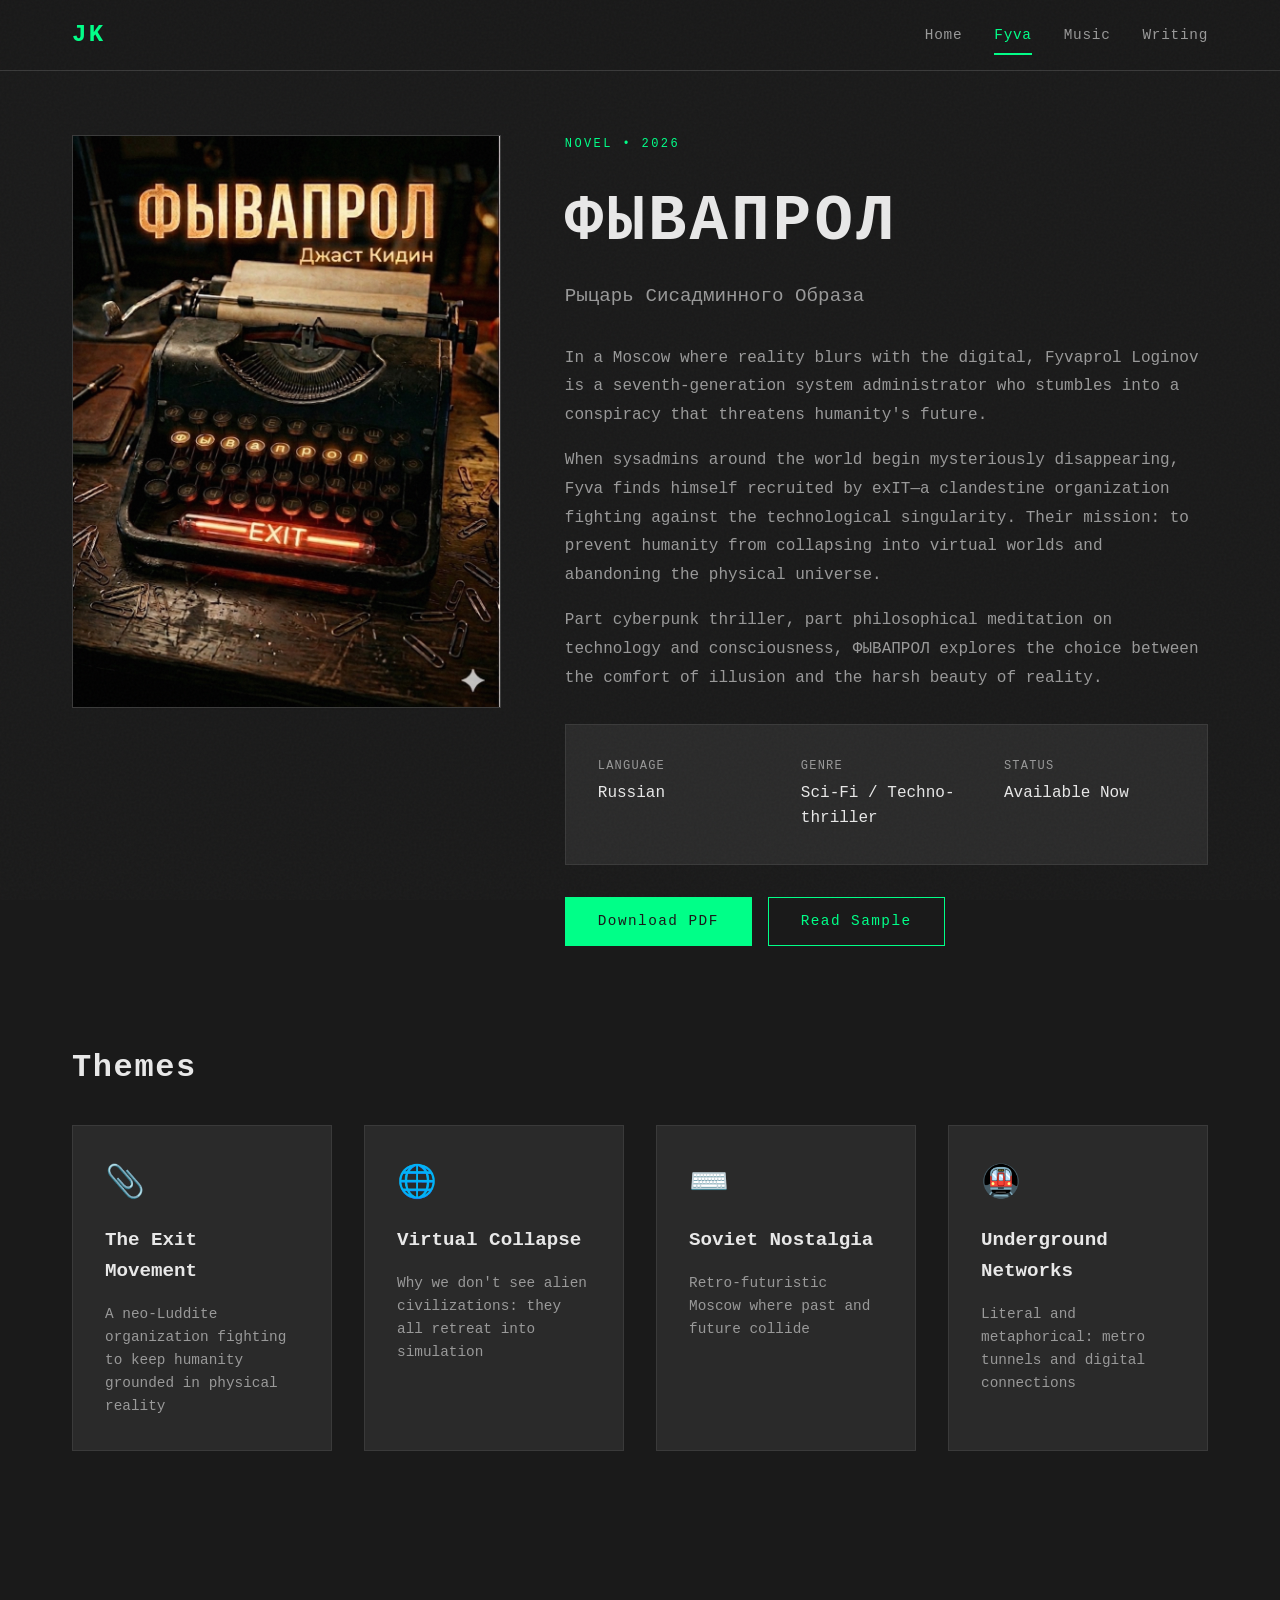
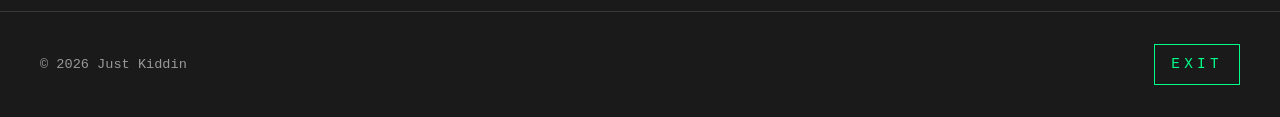
==== fyva.html @ 667fe857 "Add files via upload" ====
<!DOCTYPE html>
<html lang="en">
<head>
    <meta charset="UTF-8">
    <meta name="viewport" content="width=device-width, initial-scale=1.0">
    <title>ФЫВАПРОЛ - Just Kiddin</title>
    <link rel="stylesheet" href="style.css">
</head>
<body>
    <div class="grain-overlay"></div>
    
    <nav class="main-nav">
        <div class="nav-content">
            <a href="index.html" class="logo">JK</a>
            <div class="nav-links">
                <a href="index.html" class="nav-link">Home</a>
                <a href="fyva.html" class="nav-link active">Fyva</a>
                <a href="music.html" class="nav-link">Music</a>
                <a href="writing.html" class="nav-link">Writing</a>
            </div>
        </div>
    </nav>

    <main class="book-page">
        <div class="book-hero">
            <div class="book-cover">
                <img src="cover_fyva.jpg" alt="ФЫВАПРОЛ Book Cover">
            </div>
            <div class="book-info">
                <div class="book-label">Novel • 2026</div>
                <h1 class="book-title">ФЫВАПРОЛ</h1>
                <p class="book-subtitle">Рыцарь Сисадминного Образа</p>
                
                <div class="book-description">
                    <p>In a Moscow where reality blurs with the digital, Fyvaprol Loginov is a seventh-generation system administrator who stumbles into a conspiracy that threatens humanity's future.</p>
                    
                    <p>When sysadmins around the world begin mysteriously disappearing, Fyva finds himself recruited by exIT—a clandestine organization fighting against the technological singularity. Their mission: to prevent humanity from collapsing into virtual worlds and abandoning the physical universe.</p>
                    
                    <p>Part cyberpunk thriller, part philosophical meditation on technology and consciousness, ФЫВАПРОЛ explores the choice between the comfort of illusion and the harsh beauty of reality.</p>
                </div>

                <div class="book-meta">
                    <div class="meta-item">
                        <div class="meta-label">Language</div>
                        <div class="meta-value">Russian</div>
                    </div>
                    <div class="meta-item">
                        <div class="meta-label">Genre</div>
                        <div class="meta-value">Sci-Fi / Techno-thriller</div>
                    </div>
                    <div class="meta-item">
                        <div class="meta-label">Status</div>
                        <div class="meta-value">Available Now</div>
                    </div>
                </div>

                <div class="book-actions">
                    <a href="#" class="btn-primary">Download PDF</a>
                    <a href="#" class="btn-secondary">Read Sample</a>
                </div>
            </div>
        </div>

        <section class="book-themes">
            <h2 class="section-title">Themes</h2>
            <div class="themes-grid">
                <div class="theme-card">
                    <div class="theme-icon">📎</div>
                    <h3>The Exit Movement</h3>
                    <p>A neo-Luddite organization fighting to keep humanity grounded in physical reality</p>
                </div>
                <div class="theme-card">
                    <div class="theme-icon">🌐</div>
                    <h3>Virtual Collapse</h3>
                    <p>Why we don't see alien civilizations: they all retreat into simulation</p>
                </div>
                <div class="theme-card">
                    <div class="theme-icon">⌨️</div>
                    <h3>Soviet Nostalgia</h3>
                    <p>Retro-futuristic Moscow where past and future collide</p>
                </div>
                <div class="theme-card">
                    <div class="theme-icon">🚇</div>
                    <h3>Underground Networks</h3>
                    <p>Literal and metaphorical: metro tunnels and digital connections</p>
                </div>
            </div>
        </section>
    </main>

    <footer class="main-footer">
        <div class="footer-content">
            <div class="footer-left">
                <p>© 2026 Just Kiddin</p>
            </div>
            <div class="footer-right">
                <div class="exit-sign">EXIT</div>
            </div>
        </div>
    </footer>
</body>
</html>
---- style.css ----
/* ==========================================================================
   RETRO SOVIET AESTHETIC - Just Kiddin Portfolio
   ========================================================================== */

:root {
    /* Color Palette - Soviet Industrial */
    --color-bg: #1a1a1a;
    --color-bg-light: #2a2a2a;
    --color-text: #e8e8e8;
    --color-text-dim: #999;
    --color-accent: #00ff88;
    --color-accent-dim: #00cc66;
    --color-border: #3a3a3a;
    
    /* Typography */
    --font-mono: 'Courier New', Courier, monospace;
    --font-sans: -apple-system, BlinkMacSystemFont, 'Segoe UI', sans-serif;
    
    /* Spacing */
    --space-xs: 0.5rem;
    --space-sm: 1rem;
    --space-md: 2rem;
    --space-lg: 4rem;
    --space-xl: 6rem;
}

/* ==========================================================================
   Base Styles
   ========================================================================== */

* {
    margin: 0;
    padding: 0;
    box-sizing: border-box;
}

body {
    background: var(--color-bg);
    color: var(--color-text);
    font-family: var(--font-mono);
    line-height: 1.6;
    min-height: 100vh;
    position: relative;
}

/* Grain texture overlay */
.grain-overlay {
    position: fixed;
    top: 0;
    left: 0;
    width: 100%;
    height: 100%;
    background-image: url("data:image/svg+xml,%3Csvg viewBox='0 0 400 400' xmlns='http://www.w3.org/2000/svg'%3E%3Cfilter id='noiseFilter'%3E%3CfeTurbulence type='fractalNoise' baseFrequency='0.9' numOctaves='3' stitchTiles='stitch'/%3E%3C/filter%3E%3Crect width='100%25' height='100%25' filter='url(%23noiseFilter)'/%3E%3C/svg%3E");
    opacity: 0.03;
    pointer-events: none;
    z-index: 9999;
}

/* ==========================================================================
   Navigation
   ========================================================================== */

.main-nav {
    position: sticky;
    top: 0;
    background: rgba(26, 26, 26, 0.95);
    border-bottom: 1px solid var(--color-border);
    backdrop-filter: blur(10px);
    z-index: 1000;
}

.nav-content {
    max-width: 1200px;
    margin: 0 auto;
    padding: var(--space-sm) var(--space-md);
    display: flex;
    justify-content: space-between;
    align-items: center;
}

.logo {
    font-size: 1.5rem;
    font-weight: 700;
    color: var(--color-accent);
    text-decoration: none;
    letter-spacing: 0.1em;
    transition: opacity 0.3s;
}

.logo:hover {
    opacity: 0.7;
}

.nav-links {
    display: flex;
    gap: var(--space-md);
}

.nav-link {
    color: var(--color-text-dim);
    text-decoration: none;
    font-size: 0.9rem;
    letter-spacing: 0.05em;
    transition: color 0.3s;
    position: relative;
}

.nav-link:hover,
.nav-link.active {
    color: var(--color-accent);
}

.nav-link.active::after {
    content: '';
    position: absolute;
    bottom: -0.5rem;
    left: 0;
    right: 0;
    height: 2px;
    background: var(--color-accent);
}

/* ==========================================================================
   Hero Section (Homepage)
   ========================================================================== */

.hero {
    min-height: calc(100vh - 60px);
    display: flex;
    align-items: center;
    justify-content: center;
    padding: var(--space-lg) var(--space-md);
}

.hero-content {
    max-width: 1200px;
    width: 100%;
}

.typewriter-effect {
    display: flex;
    align-items: baseline;
    gap: 0.5rem;
    margin-bottom: var(--space-sm);
}

.hero-title {
    font-size: clamp(3rem, 8vw, 6rem);
    font-weight: 700;
    letter-spacing: 0.05em;
    color: var(--color-text);
}

.cursor-blink {
    font-size: clamp(3rem, 8vw, 6rem);
    color: var(--color-accent);
    animation: blink 1s infinite;
}

@keyframes blink {
    0%, 49% { opacity: 1; }
    50%, 100% { opacity: 0; }
}

.hero-subtitle {
    font-size: 1.2rem;
    color: var(--color-text-dim);
    margin-bottom: var(--space-lg);
    letter-spacing: 0.1em;
}

.hero-grid {
    display: grid;
    grid-template-columns: repeat(auto-fit, minmax(300px, 1fr));
    gap: var(--space-md);
    margin-top: var(--space-lg);
}

.hero-card {
    background: var(--color-bg-light);
    border: 1px solid var(--color-border);
    padding: var(--space-md);
    text-decoration: none;
    color: inherit;
    transition: all 0.3s;
    position: relative;
    overflow: hidden;
}

.hero-card::before {
    content: '';
    position: absolute;
    top: 0;
    left: -100%;
    width: 100%;
    height: 100%;
    background: linear-gradient(90deg, transparent, rgba(0, 255, 136, 0.1), transparent);
    transition: left 0.5s;
}

.hero-card:hover::before {
    left: 100%;
}

.hero-card:hover {
    border-color: var(--color-accent);
    transform: translateY(-4px);
}

.card-label {
    font-size: 0.75rem;
    color: var(--color-accent);
    letter-spacing: 0.2em;
    margin-bottom: var(--space-xs);
    text-transform: uppercase;
}

.card-title {
    font-size: 2rem;
    margin-bottom: var(--space-sm);
    letter-spacing: 0.05em;
}

.card-description {
    color: var(--color-text-dim);
    font-size: 0.9rem;
    line-height: 1.6;
    margin-bottom: var(--space-sm);
}

.card-arrow {
    font-size: 1.5rem;
    color: var(--color-accent);
    transition: transform 0.3s;
}

.hero-card:hover .card-arrow {
    transform: translateX(8px);
}

/* ==========================================================================
   Book Page
   ========================================================================== */

.book-page {
    max-width: 1200px;
    margin: 0 auto;
    padding: var(--space-lg) var(--space-md);
}

.book-hero {
    display: grid;
    grid-template-columns: 1fr 1.5fr;
    gap: var(--space-lg);
    margin-bottom: var(--space-xl);
}

.book-cover {
    position: sticky;
    top: 100px;
    height: fit-content;
}

.book-cover img {
    width: 100%;
    height: auto;
    border: 1px solid var(--color-border);
}

.book-label {
    font-size: 0.75rem;
    color: var(--color-accent);
    letter-spacing: 0.2em;
    margin-bottom: var(--space-sm);
    text-transform: uppercase;
}

.book-title {
    font-size: 4rem;
    margin-bottom: var(--space-xs);
    letter-spacing: 0.05em;
}

.book-subtitle {
    font-size: 1.2rem;
    color: var(--color-text-dim);
    margin-bottom: var(--space-md);
}

.book-description {
    margin-bottom: var(--space-md);
}

.book-description p {
    margin-bottom: var(--space-sm);
    color: var(--color-text-dim);
    line-height: 1.8;
}

.book-meta {
    display: grid;
    grid-template-columns: repeat(3, 1fr);
    gap: var(--space-md);
    margin-bottom: var(--space-md);
    padding: var(--space-md);
    background: var(--color-bg-light);
    border: 1px solid var(--color-border);
}

.meta-label {
    font-size: 0.75rem;
    color: var(--color-text-dim);
    letter-spacing: 0.1em;
    text-transform: uppercase;
}

.meta-value {
    font-size: 1rem;
    color: var(--color-text);
    margin-top: 0.25rem;
}

.book-actions {
    display: flex;
    gap: var(--space-sm);
}

.btn-primary,
.btn-secondary {
    padding: 0.75rem 2rem;
    text-decoration: none;
    font-family: var(--font-mono);
    font-size: 0.9rem;
    letter-spacing: 0.1em;
    transition: all 0.3s;
    border: 1px solid var(--color-accent);
    display: inline-block;
}

.btn-primary {
    background: var(--color-accent);
    color: var(--color-bg);
}

.btn-primary:hover {
    background: var(--color-accent-dim);
    transform: translateY(-2px);
}

.btn-secondary {
    background: transparent;
    color: var(--color-accent);
}

.btn-secondary:hover {
    background: var(--color-accent);
    color: var(--color-bg);
}

.book-themes {
    margin-top: var(--space-xl);
}

.section-title {
    font-size: 2rem;
    margin-bottom: var(--space-md);
    letter-spacing: 0.05em;
}

.themes-grid {
    display: grid;
    grid-template-columns: repeat(auto-fit, minmax(250px, 1fr));
    gap: var(--space-md);
}

.theme-card {
    background: var(--color-bg-light);
    border: 1px solid var(--color-border);
    padding: var(--space-md);
}

.theme-icon {
    font-size: 2rem;
    margin-bottom: var(--space-sm);
}

.theme-card h3 {
    font-size: 1.2rem;
    margin-bottom: var(--space-sm);
}

.theme-card p {
    color: var(--color-text-dim);
    font-size: 0.9rem;
}

/* ==========================================================================
   Content Pages (Music, Writing)
   ========================================================================== */

.content-page {
    max-width: 1000px;
    margin: 0 auto;
    padding: var(--space-lg) var(--space-md);
}

.page-header {
    margin-bottom: var(--space-lg);
    border-bottom: 1px solid var(--color-border);
    padding-bottom: var(--space-md);
}

.page-title {
    font-size: 3rem;
    margin-bottom: var(--space-sm);
    letter-spacing: 0.1em;
}

.page-subtitle {
    font-size: 1.1rem;
    color: var(--color-text-dim);
}

/* Albums Grid */
.albums-grid {
    display: grid;
    gap: var(--space-lg);
    margin-bottom: var(--space-xl);
}

.album-card {
    display: grid;
    grid-template-columns: 250px 1fr;
    gap: var(--space-md);
    padding: var(--space-md);
    background: var(--color-bg-light);
    border: 1px solid var(--color-border);
    transition: border-color 0.3s;
}

.album-card:hover {
    border-color: var(--color-accent);
}

.album-cover-placeholder {
    aspect-ratio: 1;
    background: var(--color-bg);
    border: 1px solid var(--color-border);
    display: flex;
    align-items: center;
    justify-content: center;
}

.placeholder-text {
    color: var(--color-text-dim);
    text-align: center;
    font-size: 0.9rem;
    letter-spacing: 0.1em;
}

.album-title {
    font-size: 1.5rem;
    margin-bottom: 0.25rem;
}

.album-year {
    color: var(--color-accent);
    font-size: 0.85rem;
    margin-bottom: var(--space-sm);
}

.album-description {
    color: var(--color-text-dim);
    margin-bottom: var(--space-sm);
    font-size: 0.9rem;
}

.album-links {
    display: flex;
    gap: var(--space-sm);
    flex-wrap: wrap;
}

.album-link {
    color: var(--color-accent);
    text-decoration: none;
    font-size: 0.85rem;
    padding: 0.25rem 0.75rem;
    border: 1px solid var(--color-accent);
    transition: all 0.3s;
}

.album-link:hover {
    background: var(--color-accent);
    color: var(--color-bg);
}

.toneden-link {
    background: var(--color-accent);
    color: var(--color-bg);
    font-weight: 700;
}

.toneden-link:hover {
    background: var(--color-accent-dim);
}

/* Featured Player */
.featured-player {
    margin-top: var(--space-xl);
    padding: var(--space-md);
    background: var(--color-bg-light);
    border: 1px solid var(--color-border);
}

.player-placeholder {
    aspect-ratio: 16/9;
    background: var(--color-bg);
    border: 1px dashed var(--color-border);
    display: flex;
    flex-direction: column;
    align-items: center;
    justify-content: center;
    gap: var(--space-sm);
}

.placeholder-hint {
    font-size: 0.8rem;
    color: var(--color-text-dim);
}

/* Writing List */
.writing-list {
    display: flex;
    flex-direction: column;
    gap: var(--space-md);
    margin-bottom: var(--space-xl);
}

.writing-item {
    padding: var(--space-md);
    background: var(--color-bg-light);
    border: 1px solid var(--color-border);
    transition: border-color 0.3s;
}

.writing-item:hover {
    border-color: var(--color-accent);
}

.writing-header {
    display: flex;
    justify-content: space-between;
    align-items: flex-start;
    margin-bottom: var(--space-sm);
}

.writing-meta {
    display: flex;
    gap: var(--space-sm);
    font-size: 0.75rem;
    color: var(--color-accent);
    letter-spacing: 0.1em;
    margin-bottom: 0.5rem;
}

.writing-title {
    font-size: 1.5rem;
    margin-bottom: 0.5rem;
}

.writing-status {
    font-size: 0.75rem;
    padding: 0.25rem 0.75rem;
    background: var(--color-accent);
    color: var(--color-bg);
    letter-spacing: 0.1em;
}

.status-draft {
    background: var(--color-text-dim);
}

.writing-excerpt {
    color: var(--color-text-dim);
    margin-bottom: var(--space-sm);
    line-height: 1.8;
}

.writing-links {
    display: flex;
    gap: var(--space-sm);
}

.writing-link {
    color: var(--color-accent);
    text-decoration: none;
    font-size: 0.85rem;
    transition: opacity 0.3s;
}

.writing-link:hover {
    opacity: 0.7;
}

/* Featured Essay */
.featured-writing {
    padding: var(--space-md);
    background: var(--color-bg-light);
    border: 1px solid var(--color-border);
}

.essay-title {
    font-size: 2rem;
    margin-bottom: var(--space-sm);
}

.essay-meta {
    display: flex;
    gap: var(--space-sm);
    font-size: 0.85rem;
    color: var(--color-text-dim);
    margin-bottom: var(--space-md);
}

.essay-excerpt {
    color: var(--color-text-dim);
    line-height: 1.8;
    margin-bottom: var(--space-md);
}

.essay-excerpt p {
    margin-bottom: var(--space-sm);
}

.essay-link {
    color: var(--color-accent);
    text-decoration: none;
    font-size: 0.9rem;
    transition: opacity 0.3s;
}

.essay-link:hover {
    opacity: 0.7;
}

/* ==========================================================================
   Footer
   ========================================================================== */

.main-footer {
    margin-top: var(--space-xl);
    border-top: 1px solid var(--color-border);
    padding: var(--space-md);
}

.footer-content {
    max-width: 1200px;
    margin: 0 auto;
    display: flex;
    justify-content: space-between;
    align-items: center;
}

.footer-left p {
    color: var(--color-text-dim);
    font-size: 0.85rem;
}

.exit-sign {
    font-size: 0.9rem;
    color: var(--color-accent);
    letter-spacing: 0.3em;
    padding: 0.5rem 1rem;
    border: 1px solid var(--color-accent);
    animation: pulse 2s infinite;
}

@keyframes pulse {
    0%, 100% { opacity: 1; }
    50% { opacity: 0.6; }
}

/* ==========================================================================
   Responsive
   ========================================================================== */

@media (max-width: 768px) {
    .book-hero {
        grid-template-columns: 1fr;
    }
    
    .book-cover {
        position: static;
        max-width: 400px;
        margin: 0 auto;
    }
    
    .book-meta {
        grid-template-columns: 1fr;
    }
    
    .album-card {
        grid-template-columns: 1fr;
    }
    
    .nav-content {
        flex-direction: column;
        gap: var(--space-sm);
    }
    
    .nav-links {
        gap: var(--space-sm);
    }
}
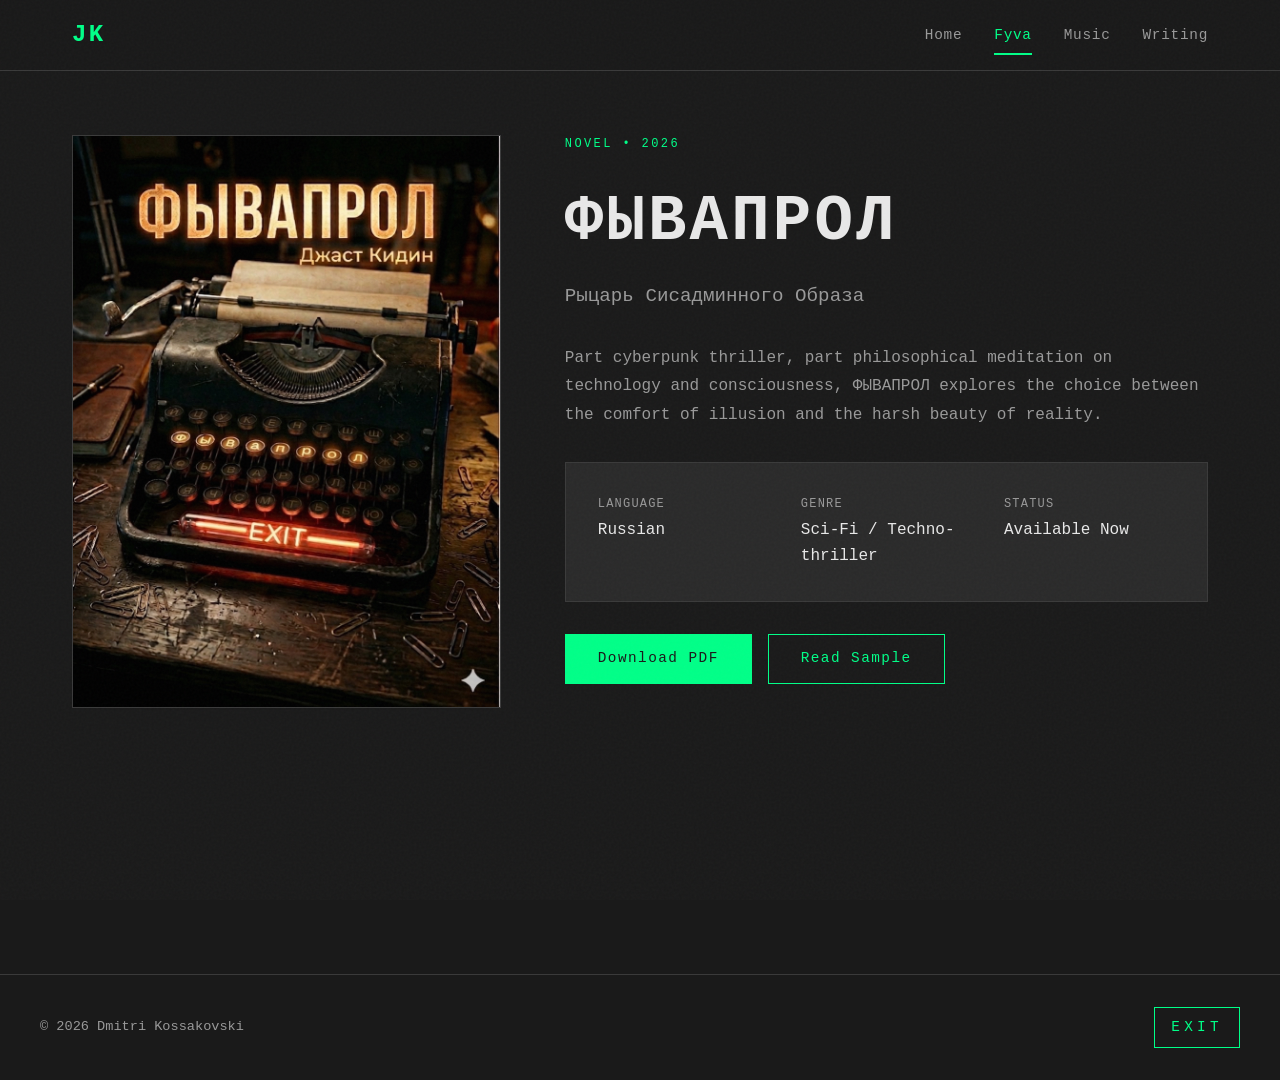
==== commit 9b3d090a: "Add files via upload" ====
--- a/fyva.html
+++ b/fyva.html
@@ -3,7 +3,7 @@
 <head>
     <meta charset="UTF-8">
     <meta name="viewport" content="width=device-width, initial-scale=1.0">
-    <title>ФЫВАПРОЛ - Just Kiddin</title>
+    <title>ФЫВАПРОЛ - Dmitri Kossakovski</title>
     <link rel="stylesheet" href="style.css">
 </head>
 <body>
@@ -32,10 +32,6 @@
                 <p class="book-subtitle">Рыцарь Сисадминного Образа</p>
                 
                 <div class="book-description">
-                    <p>In a Moscow where reality blurs with the digital, Fyvaprol Loginov is a seventh-generation system administrator who stumbles into a conspiracy that threatens humanity's future.</p>
-                    
-                    <p>When sysadmins around the world begin mysteriously disappearing, Fyva finds himself recruited by exIT—a clandestine organization fighting against the technological singularity. Their mission: to prevent humanity from collapsing into virtual worlds and abandoning the physical universe.</p>
-                    
                     <p>Part cyberpunk thriller, part philosophical meditation on technology and consciousness, ФЫВАПРОЛ explores the choice between the comfort of illusion and the harsh beauty of reality.</p>
                 </div>
 
@@ -60,38 +56,12 @@
                 </div>
             </div>
         </div>
-
-        <section class="book-themes">
-            <h2 class="section-title">Themes</h2>
-            <div class="themes-grid">
-                <div class="theme-card">
-                    <div class="theme-icon">📎</div>
-                    <h3>The Exit Movement</h3>
-                    <p>A neo-Luddite organization fighting to keep humanity grounded in physical reality</p>
-                </div>
-                <div class="theme-card">
-                    <div class="theme-icon">🌐</div>
-                    <h3>Virtual Collapse</h3>
-                    <p>Why we don't see alien civilizations: they all retreat into simulation</p>
-                </div>
-                <div class="theme-card">
-                    <div class="theme-icon">⌨️</div>
-                    <h3>Soviet Nostalgia</h3>
-                    <p>Retro-futuristic Moscow where past and future collide</p>
-                </div>
-                <div class="theme-card">
-                    <div class="theme-icon">🚇</div>
-                    <h3>Underground Networks</h3>
-                    <p>Literal and metaphorical: metro tunnels and digital connections</p>
-                </div>
-            </div>
-        </section>
     </main>
 
     <footer class="main-footer">
         <div class="footer-content">
             <div class="footer-left">
-                <p>© 2026 Just Kiddin</p>
+                <p>© 2026 Dmitri Kossakovski</p>
             </div>
             <div class="footer-right">
                 <div class="exit-sign">EXIT</div>
